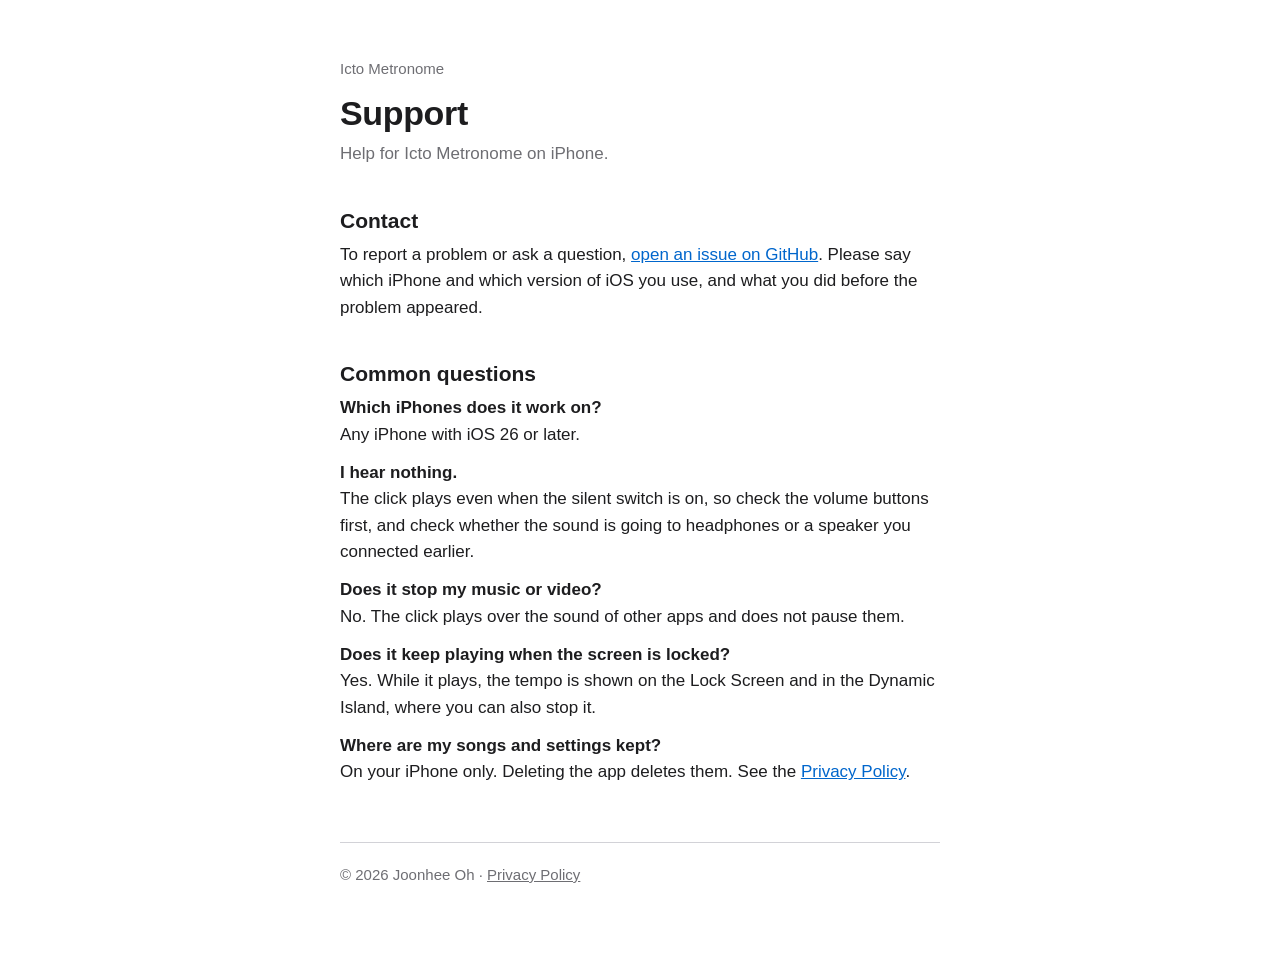
==== support/index.html @ 68e57659 "Add the support page and the privacy policy Co-Authored-By: Claude Fable 5.2 <noreply@anthropic.com>" ====
<!doctype html>
<html lang="en">
<head>
<meta charset="utf-8">
<meta name="viewport" content="width=device-width, initial-scale=1">
<title>Support – Icto Metronome</title>
<meta name="description" content="Help and contact for Icto Metronome.">
<link rel="stylesheet" href="../style.css">
</head>
<body>
<main>
<header><a href="../">Icto Metronome</a></header>
<h1>Support</h1>
<p class="lede">Help for Icto Metronome on iPhone.</p>

<h2>Contact</h2>
<p>To report a problem or ask a question, <a href="https://github.com/ohjoonhee/icto-metronome/issues/new">open an issue on GitHub</a>. Please say which iPhone and which version of iOS you use, and what you did before the problem appeared.</p>

<h2>Common questions</h2>

<p><strong>Which iPhones does it work on?</strong><br>
Any iPhone with iOS 26 or later.</p>

<p><strong>I hear nothing.</strong><br>
The click plays even when the silent switch is on, so check the volume buttons first, and check whether the sound is going to headphones or a speaker you connected earlier.</p>

<p><strong>Does it stop my music or video?</strong><br>
No. The click plays over the sound of other apps and does not pause them.</p>

<p><strong>Does it keep playing when the screen is locked?</strong><br>
Yes. While it plays, the tempo is shown on the Lock Screen and in the Dynamic Island, where you can also stop it.</p>

<p><strong>Where are my songs and settings kept?</strong><br>
On your iPhone only. Deleting the app deletes them. See the <a href="../privacy/">Privacy Policy</a>.</p>

<footer>© 2026 Joonhee Oh · <a href="../privacy/">Privacy Policy</a></footer>
</main>
</body>
</html>
---- style.css ----
:root {
  --bg: #ffffff; --text: #1d1d1f; --muted: #6e6e73; --line: #d2d2d7; --link: #0066cc;
}
@media (prefers-color-scheme: dark) {
  :root { --bg: #000000; --text: #f5f5f7; --muted: #a1a1a6; --line: #38383a; --link: #4da3ff; }
}
* { box-sizing: border-box; }
html { -webkit-text-size-adjust: 100%; }
body {
  margin: 0; background: var(--bg); color: var(--text);
  font: 17px/1.55 -apple-system, BlinkMacSystemFont, "SF Pro Text", "Helvetica Neue", Arial, sans-serif;
}
main { max-width: 640px; margin: 0 auto; padding: 56px 20px 72px; }
header a { color: var(--muted); text-decoration: none; font-size: 15px; }
h1 { font-size: 34px; line-height: 1.15; letter-spacing: -0.01em; margin: 12px 0 8px; }
h2 { font-size: 21px; line-height: 1.25; margin: 40px 0 8px; }
p, li { margin: 0 0 12px; }
ul { padding-left: 22px; margin: 0 0 12px; }
a { color: var(--link); }
.lede { color: var(--muted); margin-bottom: 28px; }
footer { margin-top: 56px; padding-top: 20px; border-top: 1px solid var(--line); color: var(--muted); font-size: 15px; }
footer a { color: var(--muted); }
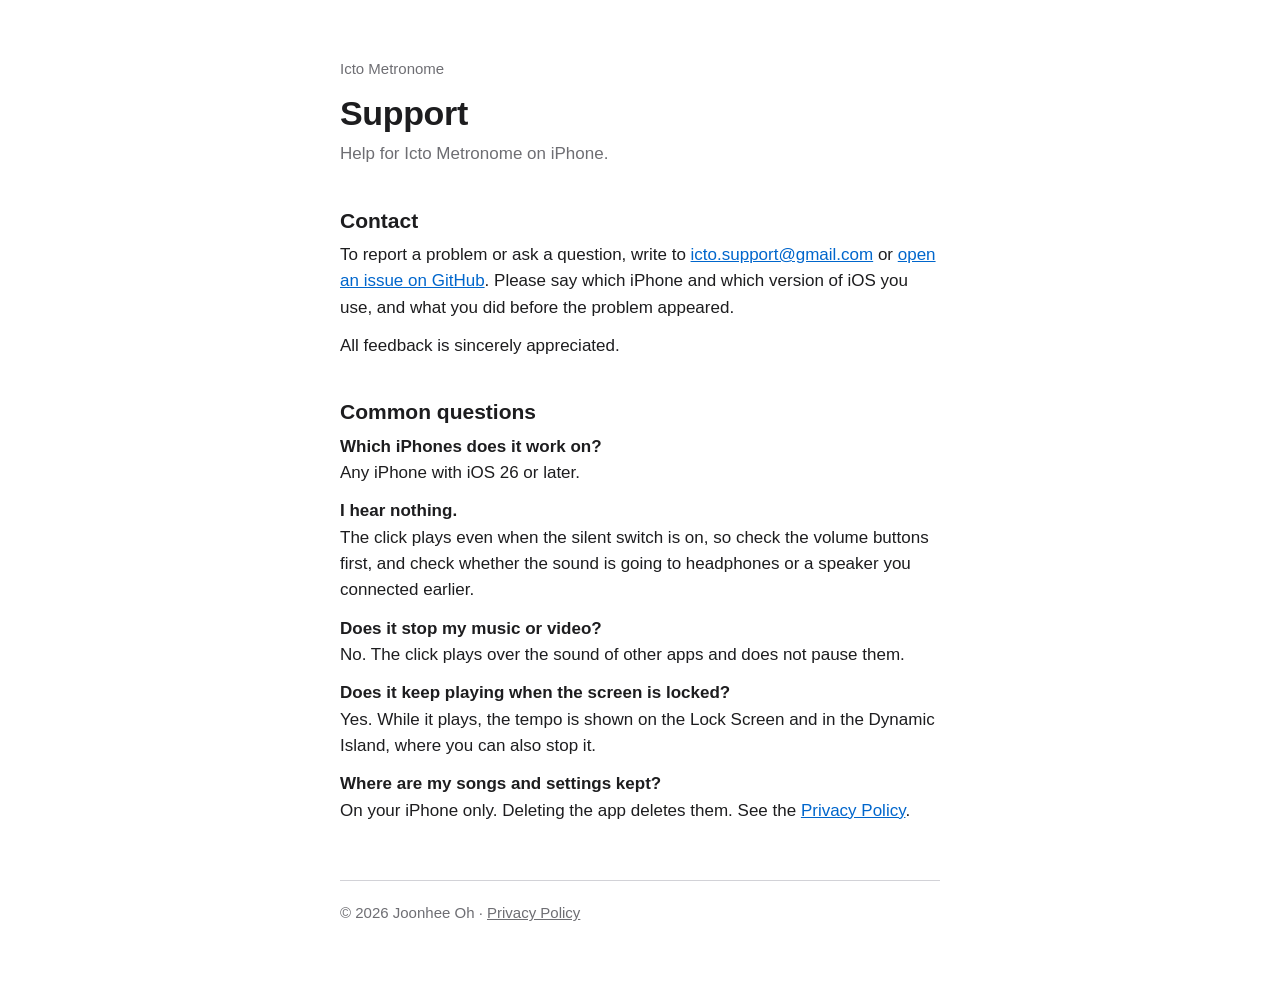
==== commit b745aa79: "Add the support email address Co-Authored-By: Claude Fable 5.2 <noreply@anthropic.com> Claude-Sessio" ====
--- a/support/index.html
+++ b/support/index.html
@@ -14,7 +14,8 @@
 <p class="lede">Help for Icto Metronome on iPhone.</p>
 
 <h2>Contact</h2>
-<p>To report a problem or ask a question, <a href="https://github.com/ohjoonhee/icto-metronome/issues/new">open an issue on GitHub</a>. Please say which iPhone and which version of iOS you use, and what you did before the problem appeared.</p>
+<p>To report a problem or ask a question, write to <a href="mailto:icto.support@gmail.com">icto.support@gmail.com</a> or <a href="https://github.com/ohjoonhee/icto-metronome/issues/new">open an issue on GitHub</a>. Please say which iPhone and which version of iOS you use, and what you did before the problem appeared.</p>
+<p>All feedback is sincerely appreciated.</p>
 
 <h2>Common questions</h2>
 
